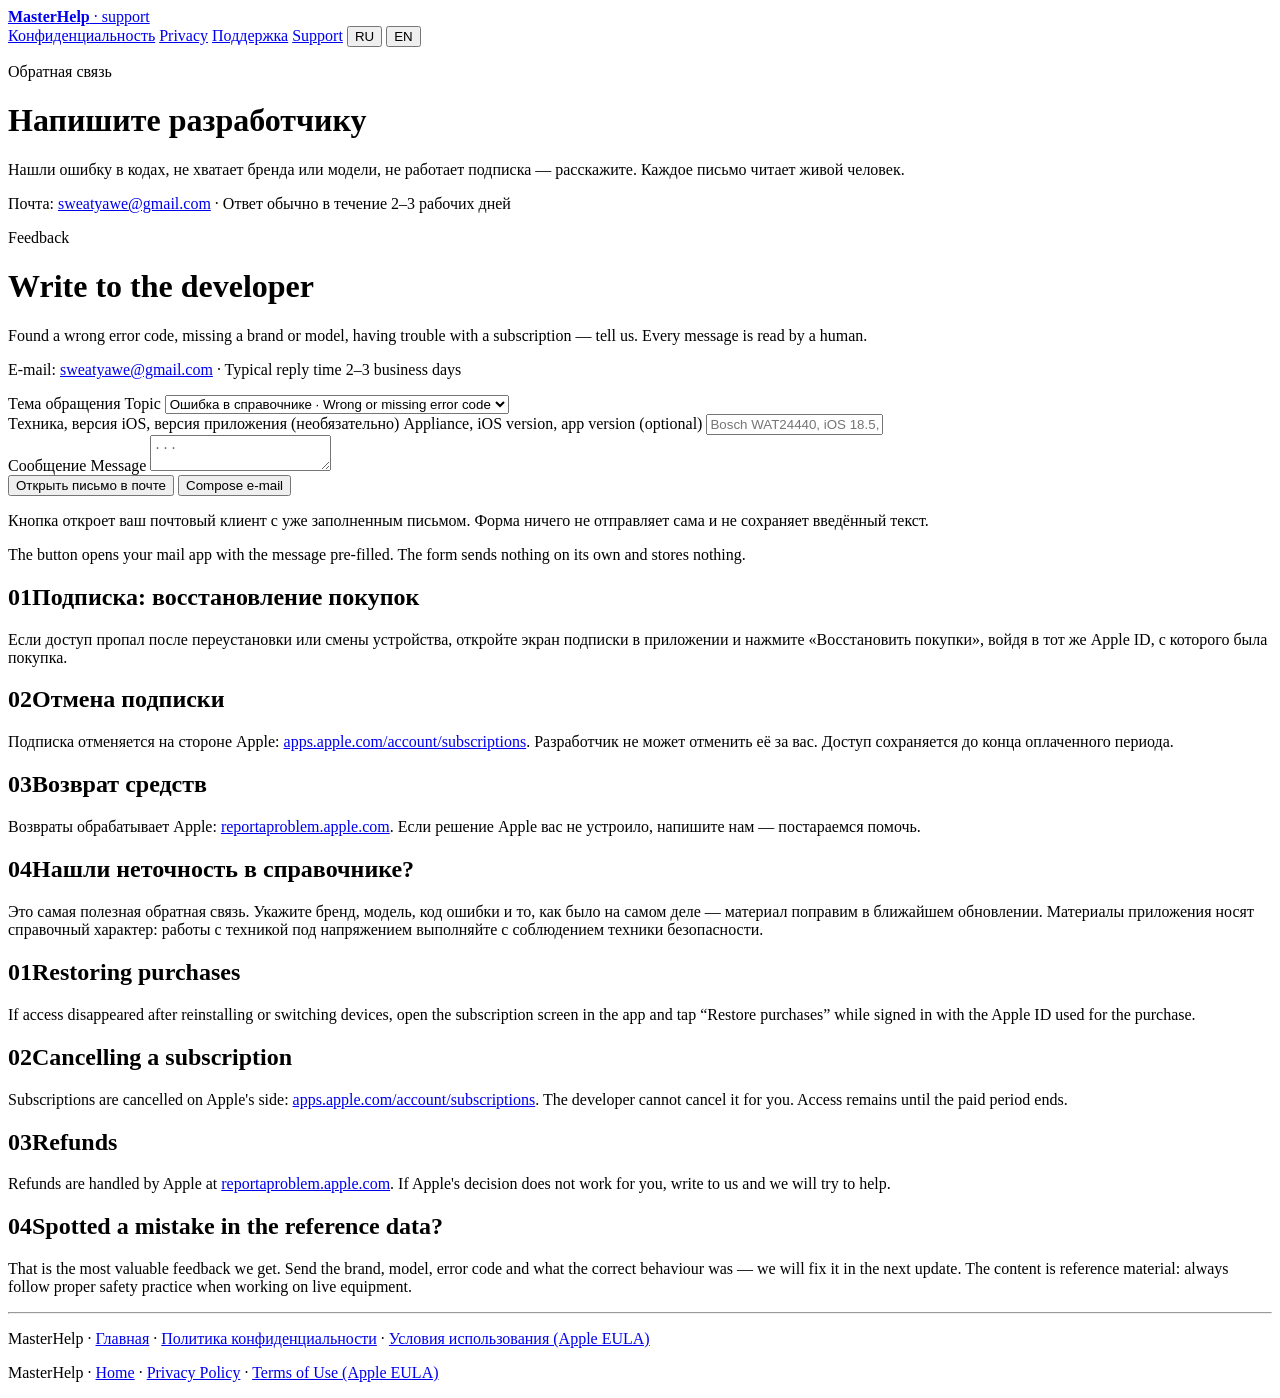
==== support.html @ d81bd0ea "Added pages" ====
<!DOCTYPE html>
<html lang="ru">
<head>
<meta charset="utf-8" />
<meta name="viewport" content="width=device-width, initial-scale=1" />
<title>MasterHelp — Обратная связь / Support</title>
<meta name="description" content="Support and feedback page for the MasterHelp iOS app." />
<link rel="stylesheet" href="assets/base.css" />
</head>
<body data-lang="ru">

<header class="topbar">
  <a class="brand" href="index.html"><b>MasterHelp</b> · support</a>
  <nav>
    <a href="privacy.html" data-l="ru">Конфиденциальность</a>
    <a href="privacy.html" data-l="en">Privacy</a>
    <a href="support.html" aria-current="page" data-l="ru">Поддержка</a>
    <a href="support.html" aria-current="page" data-l="en">Support</a>
    <span class="lang">
      <button type="button" data-lang="ru">RU</button>
      <button type="button" data-lang="en">EN</button>
    </span>
  </nav>
</header>

<main>

<div data-l="ru">
  <p class="eyebrow">Обратная связь</p>
  <h1>Напишите разработчику</h1>
  <p class="lead">Нашли ошибку в кодах, не хватает бренда или модели, не работает подписка — расскажите. Каждое письмо читает живой человек.</p>
  <p class="meta">Почта: <a href="mailto:sweatyawe@gmail.com">sweatyawe@gmail.com</a> · Ответ обычно в течение 2–3 рабочих дней</p>
</div>

<div data-l="en">
  <p class="eyebrow">Feedback</p>
  <h1>Write to the developer</h1>
  <p class="lead">Found a wrong error code, missing a brand or model, having trouble with a subscription — tell us. Every message is read by a human.</p>
  <p class="meta">E-mail: <a href="mailto:sweatyawe@gmail.com">sweatyawe@gmail.com</a> · Typical reply time 2–3 business days</p>
</div>

<form id="feedback" class="note" novalidate>
  <div class="field">
    <label for="topic" data-l="ru">Тема обращения</label>
    <label for="topic" data-l="en">Topic</label>
    <select id="topic">
      <option value="Ошибка в справочнике / Wrong or missing error code">Ошибка в справочнике · Wrong or missing error code</option>
      <option value="Запрос бренда или модели / Brand or model request">Нужен бренд или модель · Brand or model request</option>
      <option value="Подписка и оплата / Subscription and billing">Подписка и оплата · Subscription and billing</option>
      <option value="Работа приложения / App issue">Приложение работает неправильно · App issue</option>
      <option value="Другое / Other">Другое · Other</option>
    </select>
  </div>

  <div class="field">
    <label for="device" data-l="ru">Техника, версия iOS, версия приложения (необязательно)</label>
    <label for="device" data-l="en">Appliance, iOS version, app version (optional)</label>
    <input id="device" type="text" placeholder="Bosch WAT24440, iOS 18.5, MasterHelp 1.0" />
  </div>

  <div class="field">
    <label for="message" data-l="ru">Сообщение</label>
    <label for="message" data-l="en">Message</label>
    <textarea id="message" placeholder="..."></textarea>
  </div>

  <button class="btn" type="submit" data-l="ru">Открыть письмо в почте</button>
  <button class="btn" type="submit" data-l="en">Compose e-mail</button>

  <p class="meta" data-l="ru">Кнопка откроет ваш почтовый клиент с уже заполненным письмом. Форма ничего не отправляет сама и не сохраняет введённый текст.</p>
  <p class="meta" data-l="en">The button opens your mail app with the message pre-filled. The form sends nothing on its own and stores nothing.</p>
</form>

<div data-l="ru">
  <section class="doc">
    <h2><span class="num">01</span>Подписка: восстановление покупок</h2>
    <p>Если доступ пропал после переустановки или смены устройства, откройте экран подписки в приложении и нажмите «Восстановить покупки», войдя в тот же Apple ID, с которого была покупка.</p>
  </section>

  <section class="doc">
    <h2><span class="num">02</span>Отмена подписки</h2>
    <p>Подписка отменяется на стороне Apple: <a href="https://apps.apple.com/account/subscriptions" target="_blank" rel="noopener">apps.apple.com/account/subscriptions</a>. Разработчик не может отменить её за вас. Доступ сохраняется до конца оплаченного периода.</p>
  </section>

  <section class="doc">
    <h2><span class="num">03</span>Возврат средств</h2>
    <p>Возвраты обрабатывает Apple: <a href="https://reportaproblem.apple.com" target="_blank" rel="noopener">reportaproblem.apple.com</a>. Если решение Apple вас не устроило, напишите нам — постараемся помочь.</p>
  </section>

  <section class="doc">
    <h2><span class="num">04</span>Нашли неточность в справочнике?</h2>
    <p>Это самая полезная обратная связь. Укажите бренд, модель, код ошибки и то, как было на самом деле — материал поправим в ближайшем обновлении. Материалы приложения носят справочный характер: работы с техникой под напряжением выполняйте с соблюдением техники безопасности.</p>
  </section>
</div>

<div data-l="en">
  <section class="doc">
    <h2><span class="num">01</span>Restoring purchases</h2>
    <p>If access disappeared after reinstalling or switching devices, open the subscription screen in the app and tap “Restore purchases” while signed in with the Apple ID used for the purchase.</p>
  </section>

  <section class="doc">
    <h2><span class="num">02</span>Cancelling a subscription</h2>
    <p>Subscriptions are cancelled on Apple's side: <a href="https://apps.apple.com/account/subscriptions" target="_blank" rel="noopener">apps.apple.com/account/subscriptions</a>. The developer cannot cancel it for you. Access remains until the paid period ends.</p>
  </section>

  <section class="doc">
    <h2><span class="num">03</span>Refunds</h2>
    <p>Refunds are handled by Apple at <a href="https://reportaproblem.apple.com" target="_blank" rel="noopener">reportaproblem.apple.com</a>. If Apple's decision does not work for you, write to us and we will try to help.</p>
  </section>

  <section class="doc">
    <h2><span class="num">04</span>Spotted a mistake in the reference data?</h2>
    <p>That is the most valuable feedback we get. Send the brand, model, error code and what the correct behaviour was — we will fix it in the next update. The content is reference material: always follow proper safety practice when working on live equipment.</p>
  </section>
</div>

</main>

<footer>
  <hr />
  <p data-l="ru">MasterHelp · <a href="index.html">Главная</a> · <a href="privacy.html">Политика конфиденциальности</a> · <a href="https://www.apple.com/legal/internet-services/itunes/dev/stdeula/" target="_blank" rel="noopener">Условия использования (Apple EULA)</a></p>
  <p data-l="en">MasterHelp · <a href="index.html">Home</a> · <a href="privacy.html">Privacy Policy</a> · <a href="https://www.apple.com/legal/internet-services/itunes/dev/stdeula/" target="_blank" rel="noopener">Terms of Use (Apple EULA)</a></p>
</footer>

<script src="assets/lang.js"></script>
<script>
  document.getElementById("feedback").addEventListener("submit", function (event) {
    event.preventDefault();

    var topic = document.getElementById("topic").value;
    var device = document.getElementById("device").value.trim();
    var message = document.getElementById("message").value.trim();
    var isRussian = document.body.getAttribute("data-lang") === "ru";
    var deviceLine = device
      ? (isRussian ? "Устройство: " : "Device: ") + device + "\n\n"
      : "";

    var mailto = "mailto:sweatyawe@gmail.com"
      + "?subject=" + encodeURIComponent("MasterHelp — " + topic)
      + "&body=" + encodeURIComponent(deviceLine + message);

    window.location.href = mailto;
  });
</script>
</body>
</html>
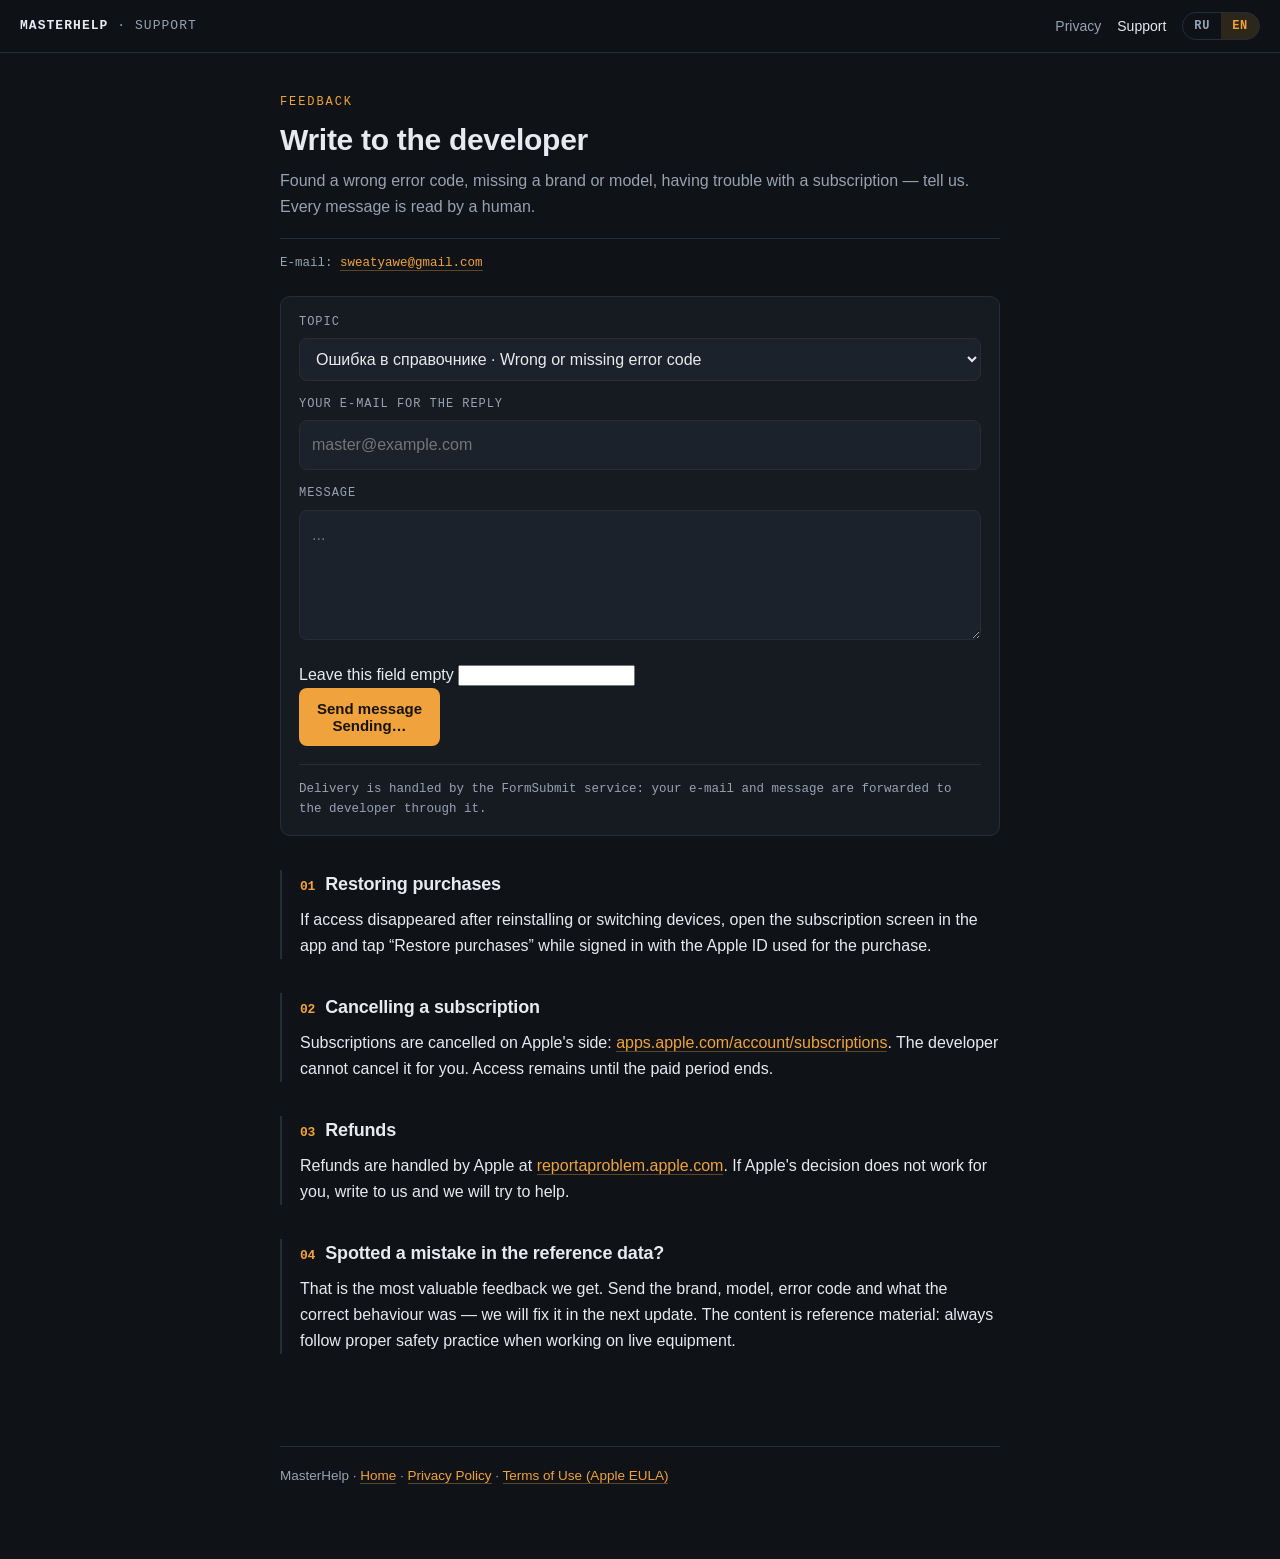
==== commit 1d81ce23: "form updated" ====
--- a/support.html
+++ b/support.html
@@ -29,21 +29,21 @@
   <p class="eyebrow">Обратная связь</p>
   <h1>Напишите разработчику</h1>
   <p class="lead">Нашли ошибку в кодах, не хватает бренда или модели, не работает подписка — расскажите. Каждое письмо читает живой человек.</p>
-  <p class="meta">Почта: <a href="mailto:sweatyawe@gmail.com">sweatyawe@gmail.com</a> · Ответ обычно в течение 2–3 рабочих дней</p>
+  <p class="meta">Почта: <a href="mailto:sweatyawe@gmail.com">sweatyawe@gmail.com</a></p>
 </div>
 
 <div data-l="en">
   <p class="eyebrow">Feedback</p>
   <h1>Write to the developer</h1>
   <p class="lead">Found a wrong error code, missing a brand or model, having trouble with a subscription — tell us. Every message is read by a human.</p>
-  <p class="meta">E-mail: <a href="mailto:sweatyawe@gmail.com">sweatyawe@gmail.com</a> · Typical reply time 2–3 business days</p>
+  <p class="meta">E-mail: <a href="mailto:sweatyawe@gmail.com">sweatyawe@gmail.com</a></p>
 </div>
 
 <form id="feedback" class="note" novalidate>
   <div class="field">
     <label for="topic" data-l="ru">Тема обращения</label>
     <label for="topic" data-l="en">Topic</label>
-    <select id="topic">
+    <select id="topic" name="topic" required>
       <option value="Ошибка в справочнике / Wrong or missing error code">Ошибка в справочнике · Wrong or missing error code</option>
       <option value="Запрос бренда или модели / Brand or model request">Нужен бренд или модель · Brand or model request</option>
       <option value="Подписка и оплата / Subscription and billing">Подписка и оплата · Subscription and billing</option>
@@ -53,22 +53,41 @@
   </div>
 
   <div class="field">
-    <label for="device" data-l="ru">Техника, версия iOS, версия приложения (необязательно)</label>
-    <label for="device" data-l="en">Appliance, iOS version, app version (optional)</label>
-    <input id="device" type="text" placeholder="Bosch WAT24440, iOS 18.5, MasterHelp 1.0" />
+    <label for="email" data-l="ru">Ваш e-mail для ответа</label>
+    <label for="email" data-l="en">Your e-mail for the reply</label>
+    <input id="email" name="email" type="email" required autocomplete="email" inputmode="email" placeholder="master@example.com" />
   </div>
 
   <div class="field">
     <label for="message" data-l="ru">Сообщение</label>
     <label for="message" data-l="en">Message</label>
-    <textarea id="message" placeholder="..."></textarea>
-  </div>
-
-  <button class="btn" type="submit" data-l="ru">Открыть письмо в почте</button>
-  <button class="btn" type="submit" data-l="en">Compose e-mail</button>
-
-  <p class="meta" data-l="ru">Кнопка откроет ваш почтовый клиент с уже заполненным письмом. Форма ничего не отправляет сама и не сохраняет введённый текст.</p>
-  <p class="meta" data-l="en">The button opens your mail app with the message pre-filled. The form sends nothing on its own and stores nothing.</p>
+    <textarea id="message" name="message" required placeholder="..."></textarea>
+  </div>
+
+  <div class="honeypot" aria-hidden="true">
+    <label for="_honey">Leave this field empty</label>
+    <input id="_honey" name="_honey" type="text" tabindex="-1" autocomplete="off" />
+  </div>
+
+  <button class="btn" type="submit" id="submitButton">
+    <span class="label-idle" data-l="ru">Отправить сообщение</span>
+    <span class="label-idle" data-l="en">Send message</span>
+    <span class="label-sending" data-l="ru">Отправляем…</span>
+    <span class="label-sending" data-l="en">Sending…</span>
+  </button>
+
+  <p class="status status-ok" id="statusOk" role="status" hidden>
+    <span data-l="ru">Письмо отправлено. Ответим на указанный e-mail.</span>
+    <span data-l="en">Message sent. We will reply to the e-mail you provided.</span>
+  </p>
+
+  <p class="status status-error" id="statusError" role="alert" hidden>
+    <span data-l="ru">Отправить не получилось. Напишите напрямую: <a class="fallback-mail" href="#">почта разработчика</a>.</span>
+    <span data-l="en">Sending failed. Please write directly: <a class="fallback-mail" href="#">developer's e-mail</a>.</span>
+  </p>
+
+  <p class="meta" data-l="ru">Отправку писем обрабатывает сервис FormSubmit: указанный e-mail и текст обращения уходят разработчику через него.</p>
+  <p class="meta" data-l="en">Delivery is handled by the FormSubmit service: your e-mail and message are forwarded to the developer through it.</p>
 </form>
 
 <div data-l="ru">
@@ -125,22 +144,73 @@
 
 <script src="assets/lang.js"></script>
 <script>
-  document.getElementById("feedback").addEventListener("submit", function (event) {
+  // Адрес разработчика собирается в рантайме, чтобы его не выгребали спам-краулеры
+  // из исходника страницы. После активации формы в FormSubmit сюда можно подставить
+  // выданный алиас: "https://formsubmit.co/ajax/<алиас>".
+  var CONTACT_EMAIL = ["sweatyawe", "gmail.com"].join("@");
+  var FORM_ENDPOINT = "https://formsubmit.co/ajax/" + CONTACT_EMAIL;
+
+  var form = document.getElementById("feedback");
+  var button = document.getElementById("submitButton");
+  var statusOk = document.getElementById("statusOk");
+  var statusError = document.getElementById("statusError");
+  var fallbackLinks = document.querySelectorAll(".fallback-mail");
+
+  for (var i = 0; i < fallbackLinks.length; i++) {
+    fallbackLinks[i].href = "mailto:" + CONTACT_EMAIL;
+    fallbackLinks[i].textContent = CONTACT_EMAIL;
+  }
+
+  form.addEventListener("submit", function (event) {
     event.preventDefault();
 
-    var topic = document.getElementById("topic").value;
-    var device = document.getElementById("device").value.trim();
-    var message = document.getElementById("message").value.trim();
-    var isRussian = document.body.getAttribute("data-lang") === "ru";
-    var deviceLine = device
-      ? (isRussian ? "Устройство: " : "Device: ") + device + "\n\n"
-      : "";
-
-    var mailto = "mailto:sweatyawe@gmail.com"
-      + "?subject=" + encodeURIComponent("MasterHelp — " + topic)
-      + "&body=" + encodeURIComponent(deviceLine + message);
-
-    window.location.href = mailto;
+    statusOk.hidden = true;
+    statusError.hidden = true;
+
+    if (!form.reportValidity()) {
+      return;
+    }
+
+    var topic = form.topic.value;
+    var payload = {
+      _subject: "MasterHelp — " + topic,
+      _template: "table",
+      _captcha: "false",
+      _honey: form._honey.value,
+      topic: topic,
+      email: form.email.value.trim(),
+      message: form.message.value.trim()
+    };
+
+    button.disabled = true;
+    button.classList.add("is-sending");
+
+    fetch(FORM_ENDPOINT, {
+      method: "POST",
+      headers: {
+        "Content-Type": "application/json",
+        "Accept": "application/json"
+      },
+      body: JSON.stringify(payload)
+    })
+      .then(function (response) {
+        if (!response.ok) {
+          throw new Error("HTTP " + response.status);
+        }
+
+        return response.json();
+      })
+      .then(function () {
+        form.reset();
+        statusOk.hidden = false;
+      })
+      .catch(function () {
+        statusError.hidden = false;
+      })
+      .finally(function () {
+        button.disabled = false;
+        button.classList.remove("is-sending");
+      });
   });
 </script>
 </body>
--- a/assets/base.css
+++ b/assets/base.css
@@ -0,0 +1,225 @@
+:root {
+  --bg: #0f1216;
+  --panel: #161b22;
+  --panel-2: #1c222b;
+  --text: #e7ebf0;
+  --muted: #98a2b3;
+  --line: #262d38;
+  --accent: #f0a33c;
+  --accent-soft: rgba(240, 163, 60, 0.14);
+  --radius: 10px;
+  --mono: ui-monospace, SFMono-Regular, "SF Mono", Menlo, Consolas, monospace;
+  --sans: -apple-system, BlinkMacSystemFont, "Segoe UI", Roboto, Helvetica, Arial, sans-serif;
+}
+
+* { box-sizing: border-box; }
+
+html { -webkit-text-size-adjust: 100%; }
+
+body {
+  margin: 0;
+  background: var(--bg);
+  color: var(--text);
+  font-family: var(--sans);
+  font-size: 16px;
+  line-height: 1.62;
+}
+
+a { color: var(--accent); text-decoration: none; border-bottom: 1px solid rgba(240, 163, 60, 0.35); }
+a:hover { border-bottom-color: var(--accent); }
+
+.topbar {
+  position: sticky;
+  top: 0;
+  z-index: 10;
+  display: flex;
+  align-items: center;
+  gap: 14px;
+  padding: 12px 20px;
+  background: rgba(15, 18, 22, 0.92);
+  backdrop-filter: saturate(140%) blur(10px);
+  border-bottom: 1px solid var(--line);
+}
+
+.brand {
+  font-family: var(--mono);
+  font-size: 13px;
+  letter-spacing: 0.08em;
+  text-transform: uppercase;
+  color: var(--muted);
+  border: 0;
+}
+
+.brand b { color: var(--text); font-weight: 600; }
+
+.topbar nav { margin-left: auto; display: flex; align-items: center; gap: 16px; }
+
+.topbar nav a {
+  font-size: 14px;
+  color: var(--muted);
+  border: 0;
+}
+
+.topbar nav a:hover, .topbar nav a[aria-current="page"] { color: var(--text); }
+
+.lang {
+  display: inline-flex;
+  border: 1px solid var(--line);
+  border-radius: 999px;
+  overflow: hidden;
+}
+
+.lang button {
+  appearance: none;
+  border: 0;
+  background: transparent;
+  color: var(--muted);
+  font: 600 12px/1 var(--mono);
+  letter-spacing: 0.06em;
+  padding: 7px 11px;
+  cursor: pointer;
+}
+
+.lang button[aria-pressed="true"] { background: var(--accent-soft); color: var(--accent); }
+
+main { max-width: 760px; margin: 0 auto; padding: 40px 20px 80px; }
+
+.eyebrow {
+  font-family: var(--mono);
+  font-size: 12px;
+  letter-spacing: 0.16em;
+  text-transform: uppercase;
+  color: var(--accent);
+  margin: 0 0 10px;
+}
+
+h1 { font-size: 30px; line-height: 1.2; margin: 0 0 10px; letter-spacing: -0.01em; }
+
+.lead { color: var(--muted); margin: 0 0 6px; }
+
+.meta {
+  font-family: var(--mono);
+  font-size: 12.5px;
+  color: var(--muted);
+  margin: 18px 0 0;
+  padding-top: 14px;
+  border-top: 1px solid var(--line);
+}
+
+section.doc {
+  margin-top: 34px;
+  padding-left: 18px;
+  border-left: 2px solid var(--line);
+}
+
+section.doc:hover { border-left-color: var(--accent); }
+
+section.doc h2 {
+  font-size: 18px;
+  margin: 0 0 8px;
+  letter-spacing: -0.01em;
+}
+
+section.doc h2 .num {
+  font-family: var(--mono);
+  font-size: 13px;
+  color: var(--accent);
+  margin-right: 10px;
+}
+
+p { margin: 0 0 12px; }
+
+ul { margin: 0 0 12px; padding-left: 20px; }
+li { margin-bottom: 6px; }
+
+.note {
+  background: var(--panel);
+  border: 1px solid var(--line);
+  border-radius: var(--radius);
+  padding: 16px 18px;
+  margin: 22px 0 0;
+}
+
+.note p:last-child { margin-bottom: 0; }
+
+code, .mono { font-family: var(--mono); font-size: 0.92em; color: var(--text); }
+
+.cards { display: grid; gap: 14px; margin-top: 26px; }
+
+@media (min-width: 620px) { .cards { grid-template-columns: 1fr 1fr; } }
+
+.card {
+  display: block;
+  background: var(--panel);
+  border: 1px solid var(--line);
+  border-radius: var(--radius);
+  padding: 18px;
+  color: var(--text);
+}
+
+.card:hover { border-color: var(--accent); }
+
+.card h3 { margin: 0 0 6px; font-size: 16px; }
+.card p { margin: 0; color: var(--muted); font-size: 14.5px; }
+
+.btn {
+  display: inline-block;
+  background: var(--accent);
+  color: #17130a;
+  font-weight: 700;
+  border: 0;
+  border-radius: 8px;
+  padding: 12px 18px;
+  cursor: pointer;
+  font-size: 15px;
+  font-family: inherit;
+}
+
+.btn:hover { filter: brightness(1.06); }
+
+.field { margin-bottom: 14px; }
+
+.field label {
+  display: block;
+  font-family: var(--mono);
+  font-size: 12px;
+  letter-spacing: 0.08em;
+  text-transform: uppercase;
+  color: var(--muted);
+  margin-bottom: 6px;
+}
+
+.field input, .field textarea, .field select {
+  width: 100%;
+  background: var(--panel-2);
+  border: 1px solid var(--line);
+  border-radius: 8px;
+  color: var(--text);
+  font: inherit;
+  padding: 11px 12px;
+}
+
+.field textarea { min-height: 130px; resize: vertical; }
+
+.field input:focus, .field textarea:focus, .field select:focus {
+  outline: 0;
+  border-color: var(--accent);
+}
+
+footer {
+  max-width: 760px;
+  margin: 0 auto;
+  padding: 0 20px 60px;
+  color: var(--muted);
+  font-size: 13.5px;
+}
+
+footer hr { border: 0; border-top: 1px solid var(--line); margin: 0 0 18px; }
+
+body [data-l] { display: none; }
+
+body[data-lang="ru"] [data-l="ru"],
+body[data-lang="en"] [data-l="en"] { display: block; }
+
+body[data-lang="ru"] .btn[data-l="ru"],
+body[data-lang="en"] .btn[data-l="en"] { display: inline-block; }
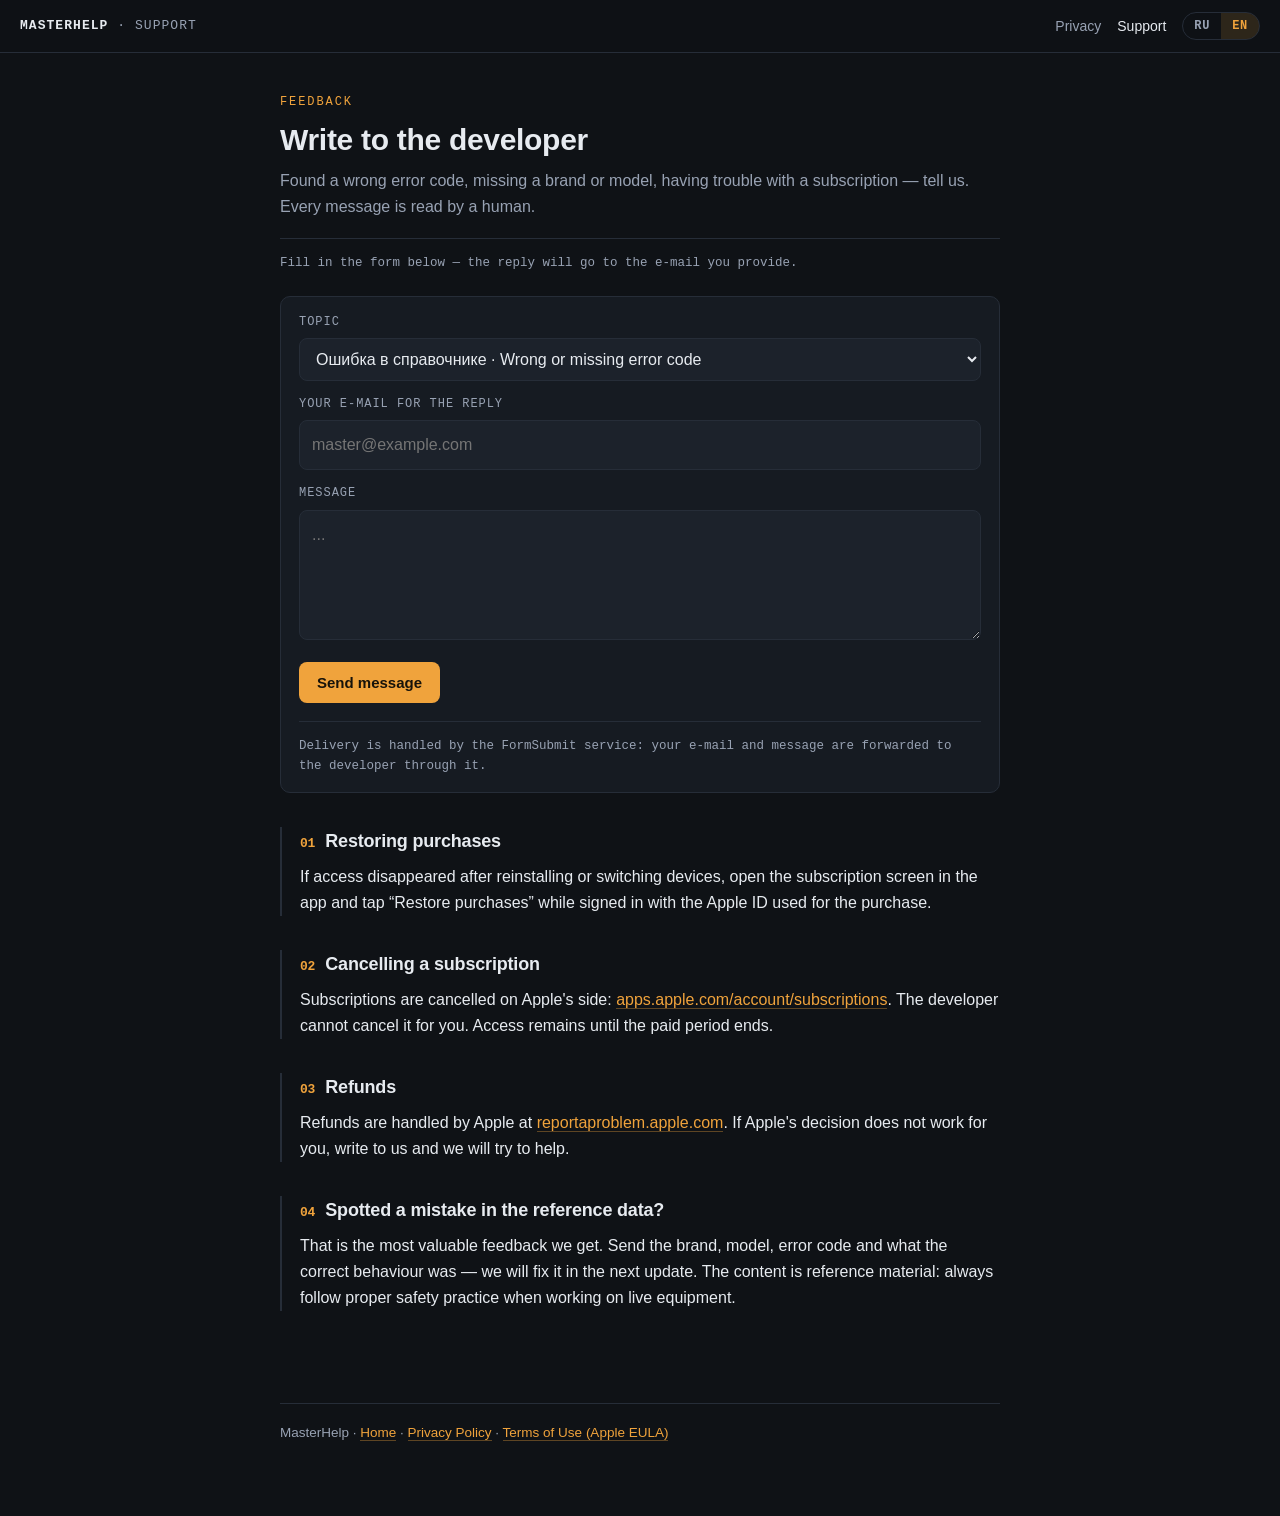
==== commit 7f11e111: "support html was updated" ====
--- a/support.html
+++ b/support.html
@@ -29,14 +29,14 @@
   <p class="eyebrow">Обратная связь</p>
   <h1>Напишите разработчику</h1>
   <p class="lead">Нашли ошибку в кодах, не хватает бренда или модели, не работает подписка — расскажите. Каждое письмо читает живой человек.</p>
-  <p class="meta">Почта: <a href="mailto:sweatyawe@gmail.com">sweatyawe@gmail.com</a></p>
+  <p class="meta">Заполните форму ниже — ответ придёт на указанный вами e-mail.</p>
 </div>
 
 <div data-l="en">
   <p class="eyebrow">Feedback</p>
   <h1>Write to the developer</h1>
   <p class="lead">Found a wrong error code, missing a brand or model, having trouble with a subscription — tell us. Every message is read by a human.</p>
-  <p class="meta">E-mail: <a href="mailto:sweatyawe@gmail.com">sweatyawe@gmail.com</a></p>
+  <p class="meta">Fill in the form below — the reply will go to the e-mail you provide.</p>
 </div>
 
 <form id="feedback" class="note" novalidate>
@@ -64,7 +64,7 @@
     <textarea id="message" name="message" required placeholder="..."></textarea>
   </div>
 
-  <div class="honeypot" aria-hidden="true">
+  <div class="honeypot" aria-hidden="true" style="position: absolute; left: -9999px; width: 1px; height: 1px; overflow: hidden;">
     <label for="_honey">Leave this field empty</label>
     <input id="_honey" name="_honey" type="text" tabindex="-1" autocomplete="off" />
   </div>
@@ -72,8 +72,8 @@
   <button class="btn" type="submit" id="submitButton">
     <span class="label-idle" data-l="ru">Отправить сообщение</span>
     <span class="label-idle" data-l="en">Send message</span>
-    <span class="label-sending" data-l="ru">Отправляем…</span>
-    <span class="label-sending" data-l="en">Sending…</span>
+    <span class="label-sending" data-l="ru" style="display: none;">Отправляем…</span>
+    <span class="label-sending" data-l="en" style="display: none;">Sending…</span>
   </button>
 
   <p class="status status-ok" id="statusOk" role="status" hidden>
@@ -144,21 +144,39 @@
 
 <script src="assets/lang.js"></script>
 <script>
-  // Адрес разработчика собирается в рантайме, чтобы его не выгребали спам-краулеры
-  // из исходника страницы. После активации формы в FormSubmit сюда можно подставить
-  // выданный алиас: "https://formsubmit.co/ajax/<алиас>".
+  // Алиас FormSubmit — почта разработчика в эндпоинте не фигурирует.
+  var FORM_ENDPOINT = "https://formsubmit.co/ajax/2781e2a77d0befb9a4272d4a1a5d8d3d";
+  // Запасной контакт на случай сбоя отправки: собирается в рантайме,
+  // чтобы спам-краулеры не выгребали адрес из исходника страницы.
   var CONTACT_EMAIL = ["sweatyawe", "gmail.com"].join("@");
-  var FORM_ENDPOINT = "https://formsubmit.co/ajax/" + CONTACT_EMAIL;
 
   var form = document.getElementById("feedback");
   var button = document.getElementById("submitButton");
   var statusOk = document.getElementById("statusOk");
   var statusError = document.getElementById("statusError");
   var fallbackLinks = document.querySelectorAll(".fallback-mail");
+  var idleLabels = button.querySelectorAll(".label-idle");
+  var sendingLabels = button.querySelectorAll(".label-sending");
 
   for (var i = 0; i < fallbackLinks.length; i++) {
     fallbackLinks[i].href = "mailto:" + CONTACT_EMAIL;
     fallbackLinks[i].textContent = CONTACT_EMAIL;
+  }
+
+  // Переключаем подпись кнопки инлайновым стилем: так она остаётся корректной,
+  // даже если стили страницы не подгрузились.
+  function setSending(isSending) {
+    var index;
+
+    for (index = 0; index < idleLabels.length; index++) {
+      idleLabels[index].style.display = isSending ? "none" : "";
+    }
+
+    for (index = 0; index < sendingLabels.length; index++) {
+      sendingLabels[index].style.display = isSending ? "" : "none";
+    }
+
+    button.disabled = isSending;
   }
 
   form.addEventListener("submit", function (event) {
@@ -182,8 +200,7 @@
       message: form.message.value.trim()
     };
 
-    button.disabled = true;
-    button.classList.add("is-sending");
+    setSending(true);
 
     fetch(FORM_ENDPOINT, {
       method: "POST",
@@ -208,8 +225,7 @@
         statusError.hidden = false;
       })
       .finally(function () {
-        button.disabled = false;
-        button.classList.remove("is-sending");
+        setSending(false);
       });
   });
 </script>
--- a/assets/base.css
+++ b/assets/base.css
@@ -201,6 +201,26 @@
 
 .field textarea { min-height: 130px; resize: vertical; }
 
+.honeypot {
+  position: absolute;
+  left: -9999px;
+  width: 1px;
+  height: 1px;
+  overflow: hidden;
+}
+
+.btn:disabled { opacity: 0.7; cursor: default; }
+
+.status {
+  margin: 14px 0 0;
+  font-size: 14.5px;
+  border-left: 2px solid var(--line);
+  padding-left: 12px;
+}
+
+.status-ok { border-left-color: #4caf7d; }
+.status-error { border-left-color: #e0674f; }
+
 .field input:focus, .field textarea:focus, .field select:focus {
   outline: 0;
   border-color: var(--accent);
